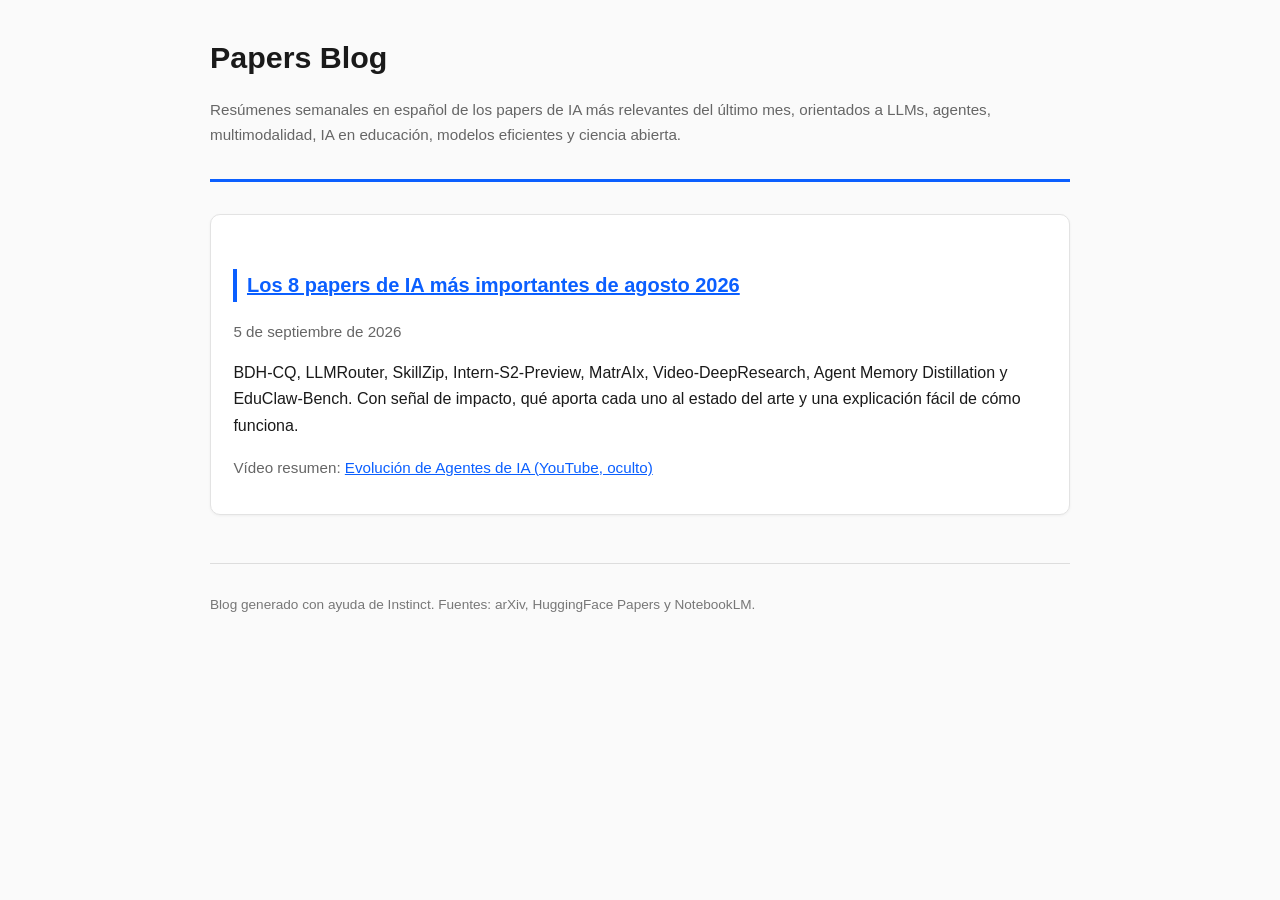
==== index.html @ 3cb8165a "Modify footer sources in index.html Updated footer to include NotebookLM as a source." ====
<!DOCTYPE html>
<html lang="es">
<head>
<meta charset="utf-8">
<meta name="viewport" content="width=device-width, initial-scale=1">
<title>Papers Blog | Resúmenes semanales de papers de IA</title>
<link rel="stylesheet" href="style.css">
</head>
<body>
<header>
<h1>Papers Blog</h1>
<p class="sub">Resúmenes semanales en español de los papers de IA más relevantes del último mes, orientados a LLMs, agentes, multimodalidad, IA en educación, modelos eficientes y ciencia abierta.</p>
</header>

<div class="paper">
<h2><a href="2026-09-05-papers-ia-agosto-2026.html">Los 8 papers de IA más importantes de agosto 2026</a></h2>
<p class="sub">5 de septiembre de 2026</p>
<p>BDH-CQ, LLMRouter, SkillZip, Intern-S2-Preview, MatrAIx, Video-DeepResearch, Agent Memory Distillation y EduClaw-Bench. Con señal de impacto, qué aporta cada uno al estado del arte y una explicación fácil de cómo funciona.</p>
<p class="sub">Vídeo resumen: <a href="https://youtu.be/vWAKzvtAJ9s">Evolución de Agentes de IA (YouTube, oculto)</a></p>
</div>

<footer>
<p>Blog generado con ayuda de Instinct. Fuentes: arXiv, HuggingFace Papers y NotebookLM.</p>
</footer>
</body>
</html>
---- style.css ----
body{font-family:-apple-system,'Segoe UI',Roboto,Helvetica,Arial,sans-serif;max-width:860px;margin:0 auto;padding:2rem 1.2rem;color:#1a1a1a;line-height:1.65;background:#fafafa}
header{border-bottom:3px solid #0b5fff;margin-bottom:2rem;padding-bottom:1rem}
h1{margin:0 0 .3rem;font-size:1.9rem}
h2{font-size:1.25rem;margin-top:2.2rem;border-left:4px solid #0b5fff;padding-left:.6rem}
h3{font-size:1.05rem;margin-bottom:.2rem}
.sub{color:#666;font-size:.95rem}
.paper{background:#fff;border:1px solid #e3e3e3;border-radius:10px;padding:1.2rem 1.4rem;margin:1.4rem 0;box-shadow:0 1px 3px rgba(0,0,0,.05)}
.tag{display:inline-block;background:#e8f0fe;color:#0b5fff;border-radius:12px;padding:.1rem .6rem;font-size:.8rem;margin-right:.4rem}
.impacto{background:#fff8e1;border-left:4px solid #f9ab00;padding:.5rem .8rem;border-radius:6px;margin:.6rem 0;font-size:.95rem}
a{color:#0b5fff}
ul{padding-left:1.2rem}
footer{margin-top:3rem;padding-top:1rem;border-top:1px solid #ddd;color:#777;font-size:.85rem}
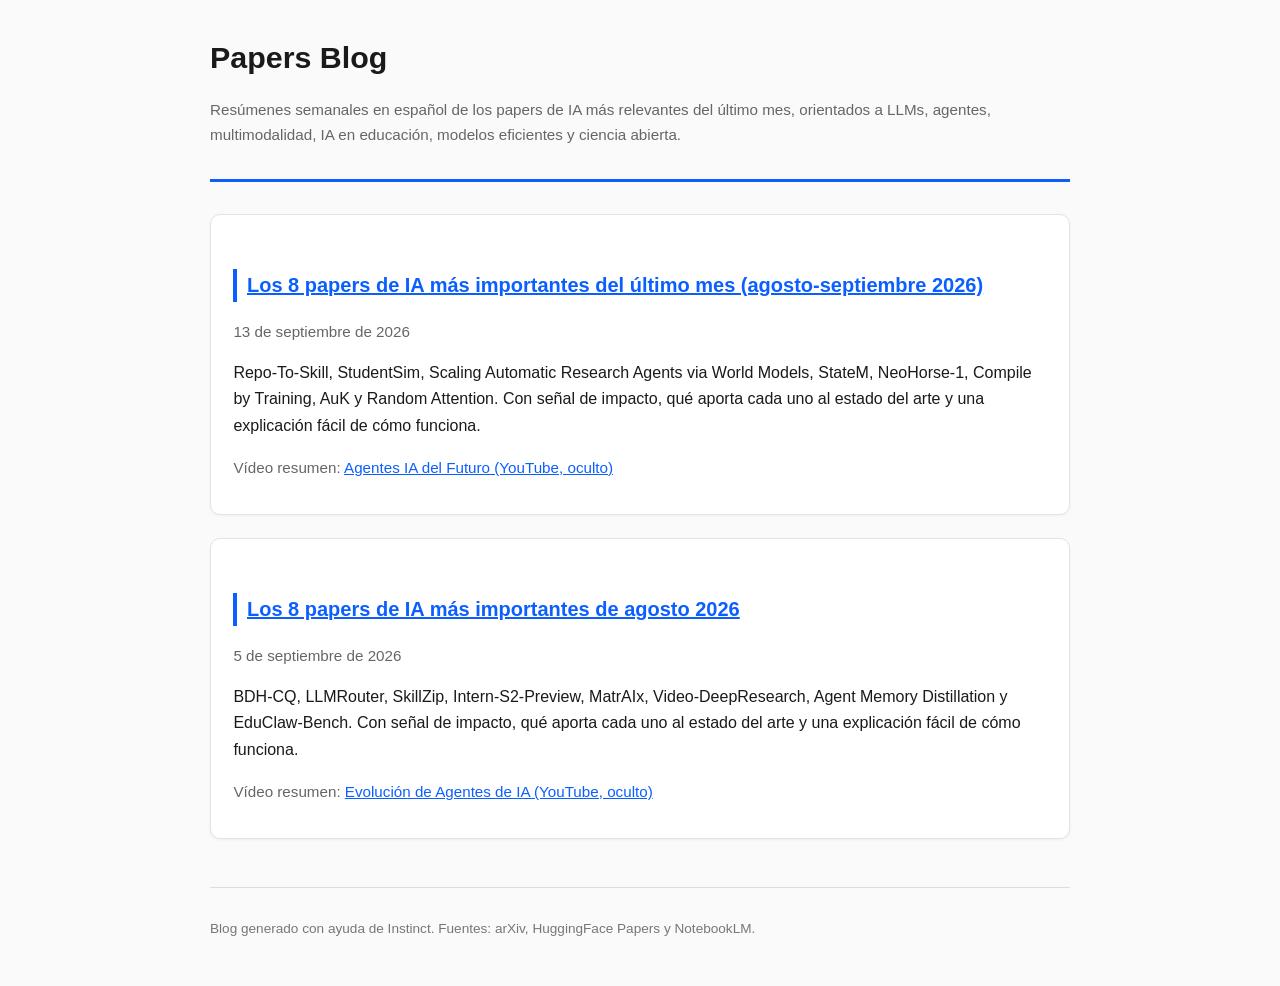
==== commit 6fe5cbb8: "Rename 6-index.html to index.html" ====
--- a/index.html
+++ b/index.html
@@ -13,6 +13,13 @@
 </header>
 
 <div class="paper">
+<h2><a href="2026-09-13-papers-ia-ultimo-mes.html">Los 8 papers de IA más importantes del último mes (agosto-septiembre 2026)</a></h2>
+<p class="sub">13 de septiembre de 2026</p>
+<p>Repo-To-Skill, StudentSim, Scaling Automatic Research Agents via World Models, StateM, NeoHorse-1, Compile by Training, AuK y Random Attention. Con señal de impacto, qué aporta cada uno al estado del arte y una explicación fácil de cómo funciona.</p>
+<p class="sub">Vídeo resumen: <a href="https://youtu.be/aCIaCJry8U0">Agentes IA del Futuro (YouTube, oculto)</a></p>
+</div>
+
+<div class="paper">
 <h2><a href="2026-09-05-papers-ia-agosto-2026.html">Los 8 papers de IA más importantes de agosto 2026</a></h2>
 <p class="sub">5 de septiembre de 2026</p>
 <p>BDH-CQ, LLMRouter, SkillZip, Intern-S2-Preview, MatrAIx, Video-DeepResearch, Agent Memory Distillation y EduClaw-Bench. Con señal de impacto, qué aporta cada uno al estado del arte y una explicación fácil de cómo funciona.</p>
@@ -24,3 +31,4 @@
 </footer>
 </body>
 </html>
+
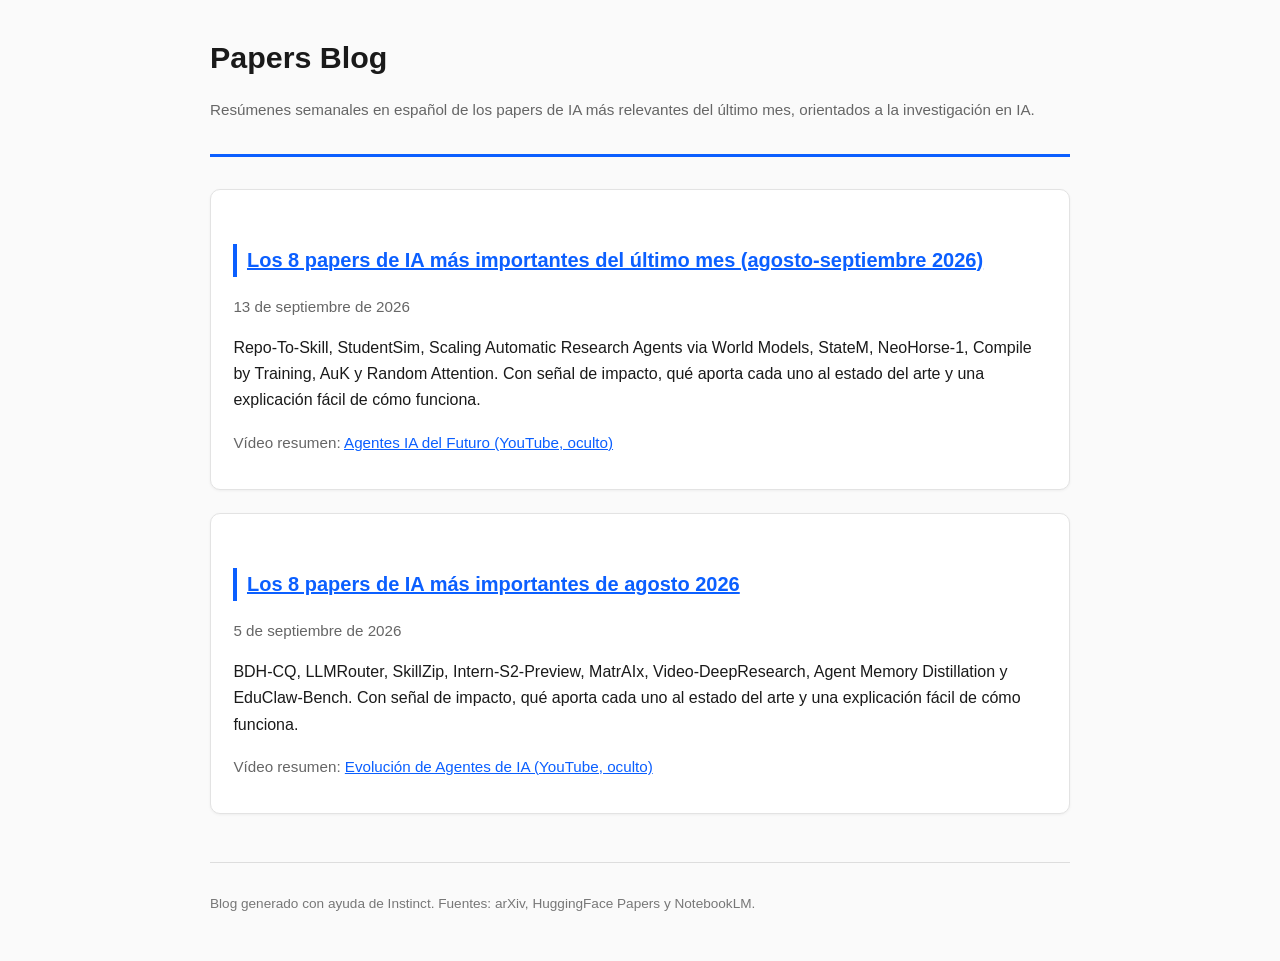
==== commit 0bb8d583: "Rename 2-index.html to index.html" ====
--- a/index.html
+++ b/index.html
@@ -9,7 +9,7 @@
 <body>
 <header>
 <h1>Papers Blog</h1>
-<p class="sub">Resúmenes semanales en español de los papers de IA más relevantes del último mes, orientados a LLMs, agentes, multimodalidad, IA en educación, modelos eficientes y ciencia abierta.</p>
+<p class="sub">Resúmenes semanales en español de los papers de IA más relevantes del último mes, orientados a la investigación en IA.</p>
 </header>
 
 <div class="paper">
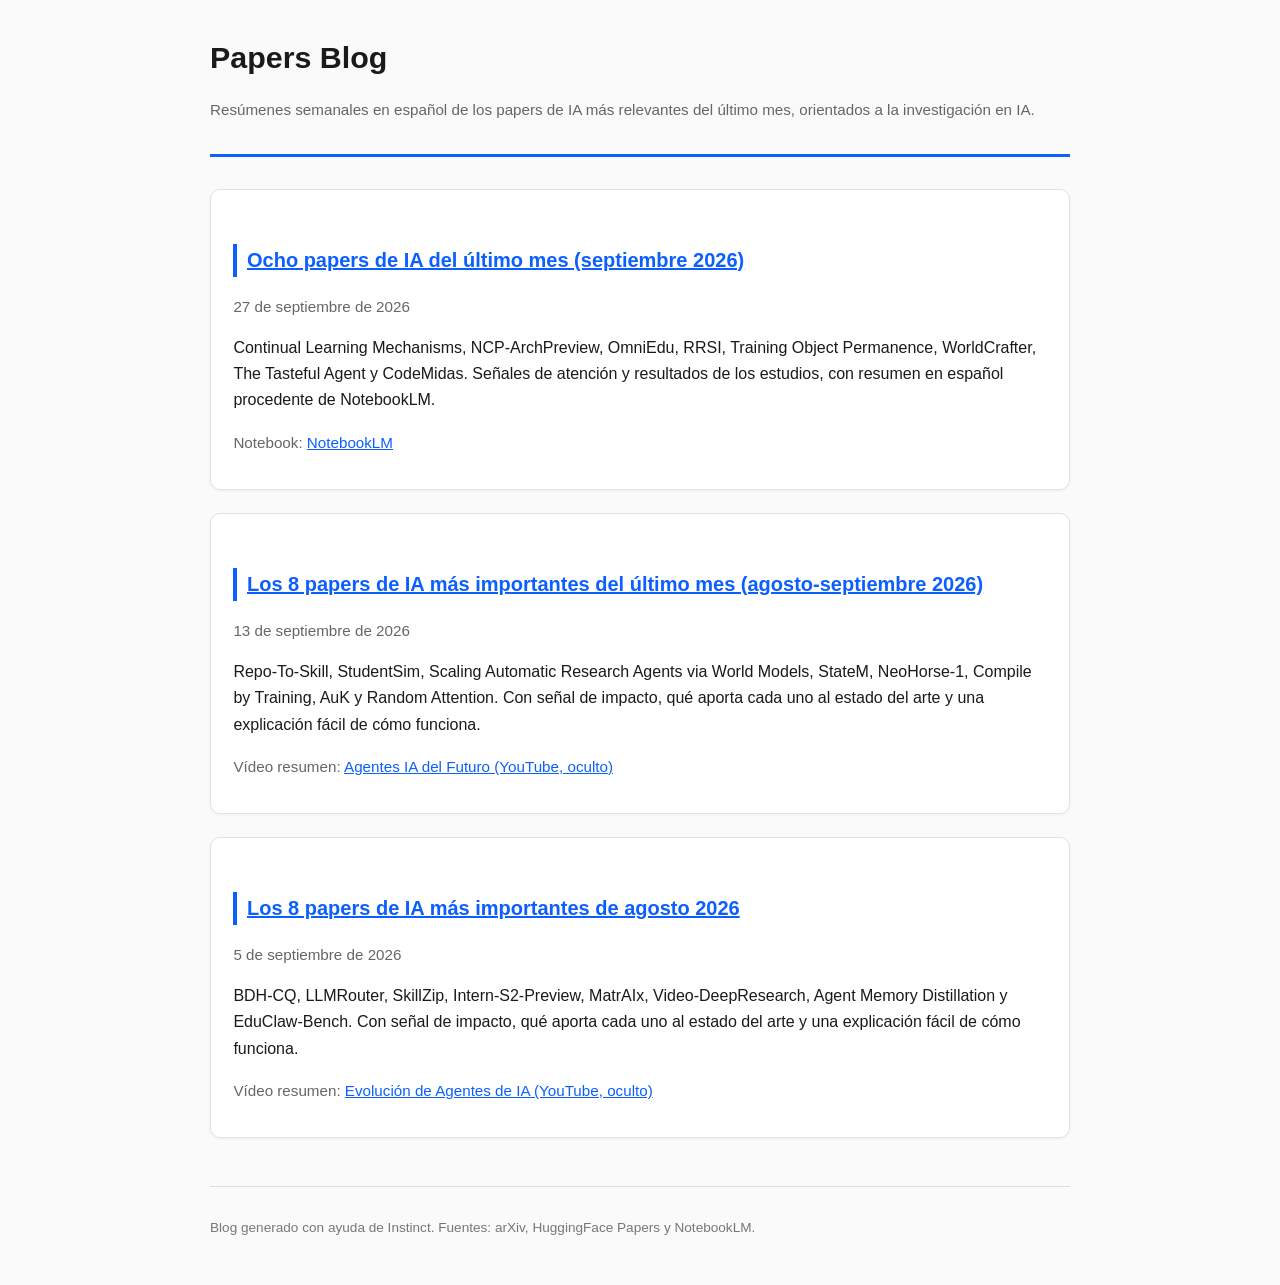
==== commit 144b9df6: "Actualizar índice con selección de papers del 27 de septiembre" ====
--- a/index.html
+++ b/index.html
@@ -11,6 +11,13 @@
 <h1>Papers Blog</h1>
 <p class="sub">Resúmenes semanales en español de los papers de IA más relevantes del último mes, orientados a la investigación en IA.</p>
 </header>
+
+<div class="paper">
+<h2><a href="2026-09-27-papers-ia-ultimo-mes.html">Ocho papers de IA del último mes (septiembre 2026)</a></h2>
+<p class="sub">27 de septiembre de 2026</p>
+<p>Continual Learning Mechanisms, NCP-ArchPreview, OmniEdu, RRSI, Training Object Permanence, WorldCrafter, The Tasteful Agent y CodeMidas. Señales de atención y resultados de los estudios, con resumen en español procedente de NotebookLM.</p>
+<p class="sub">Notebook: <a href="https://notebook.google.com/notebook/c9495426-1a5c-4e7d-8a40-48f2cf361056">NotebookLM</a></p>
+</div>
 
 <div class="paper">
 <h2><a href="2026-09-13-papers-ia-ultimo-mes.html">Los 8 papers de IA más importantes del último mes (agosto-septiembre 2026)</a></h2>
@@ -31,4 +38,3 @@
 </footer>
 </body>
 </html>
-
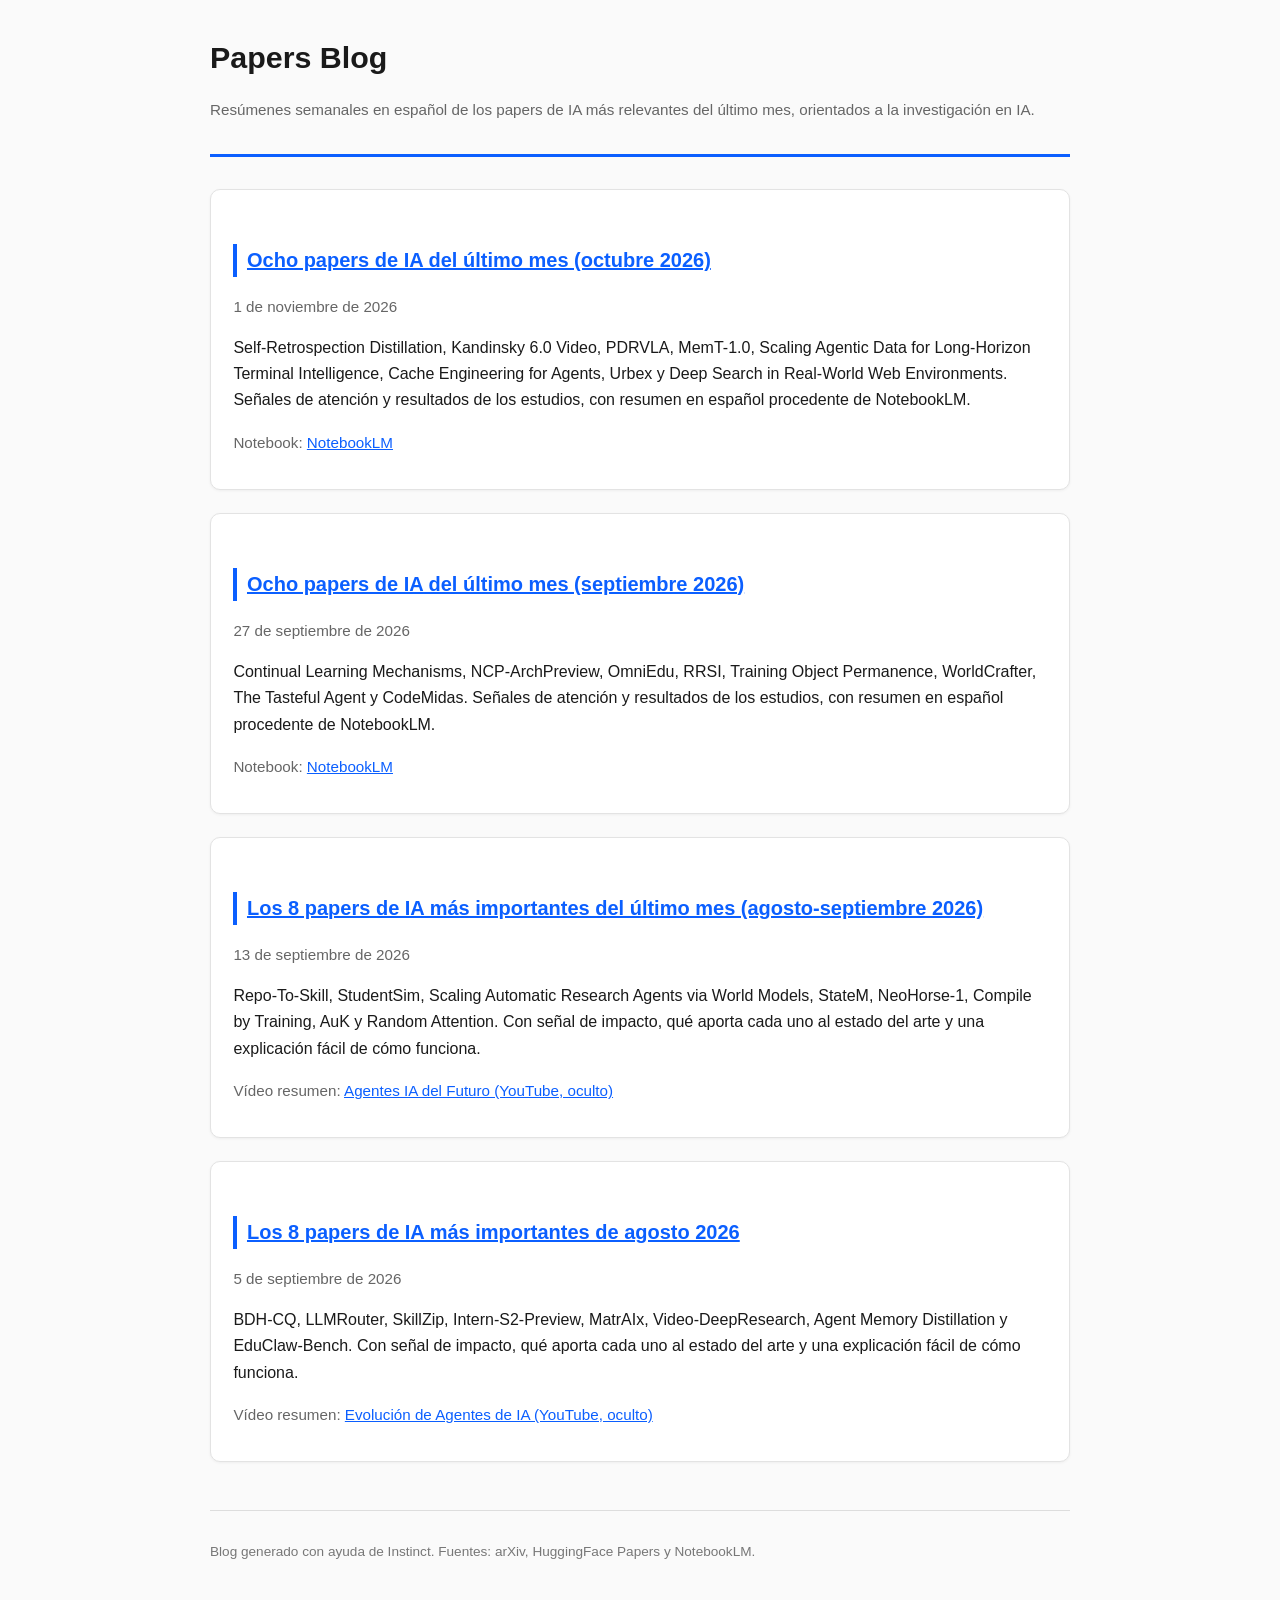
==== commit 34ff9413: "Selección de papers del 1 de noviembre de 2026 (pendiente de publicación)" ====
--- a/index.html
+++ b/index.html
@@ -11,6 +11,13 @@
 <h1>Papers Blog</h1>
 <p class="sub">Resúmenes semanales en español de los papers de IA más relevantes del último mes, orientados a la investigación en IA.</p>
 </header>
+
+<div class="paper">
+<h2><a href="2026-11-01-papers-ia-ultimo-mes.html">Ocho papers de IA del último mes (octubre 2026)</a></h2>
+<p class="sub">1 de noviembre de 2026</p>
+<p>Self-Retrospection Distillation, Kandinsky 6.0 Video, PDRVLA, MemT-1.0, Scaling Agentic Data for Long-Horizon Terminal Intelligence, Cache Engineering for Agents, Urbex y Deep Search in Real-World Web Environments. Señales de atención y resultados de los estudios, con resumen en español procedente de NotebookLM.</p>
+<p class="sub">Notebook: <a href="https://notebook.google.com/notebook/3ebffa68-6623-48ba-ab60-4bcb6485f860">NotebookLM</a></p>
+</div>
 
 <div class="paper">
 <h2><a href="2026-09-27-papers-ia-ultimo-mes.html">Ocho papers de IA del último mes (septiembre 2026)</a></h2>
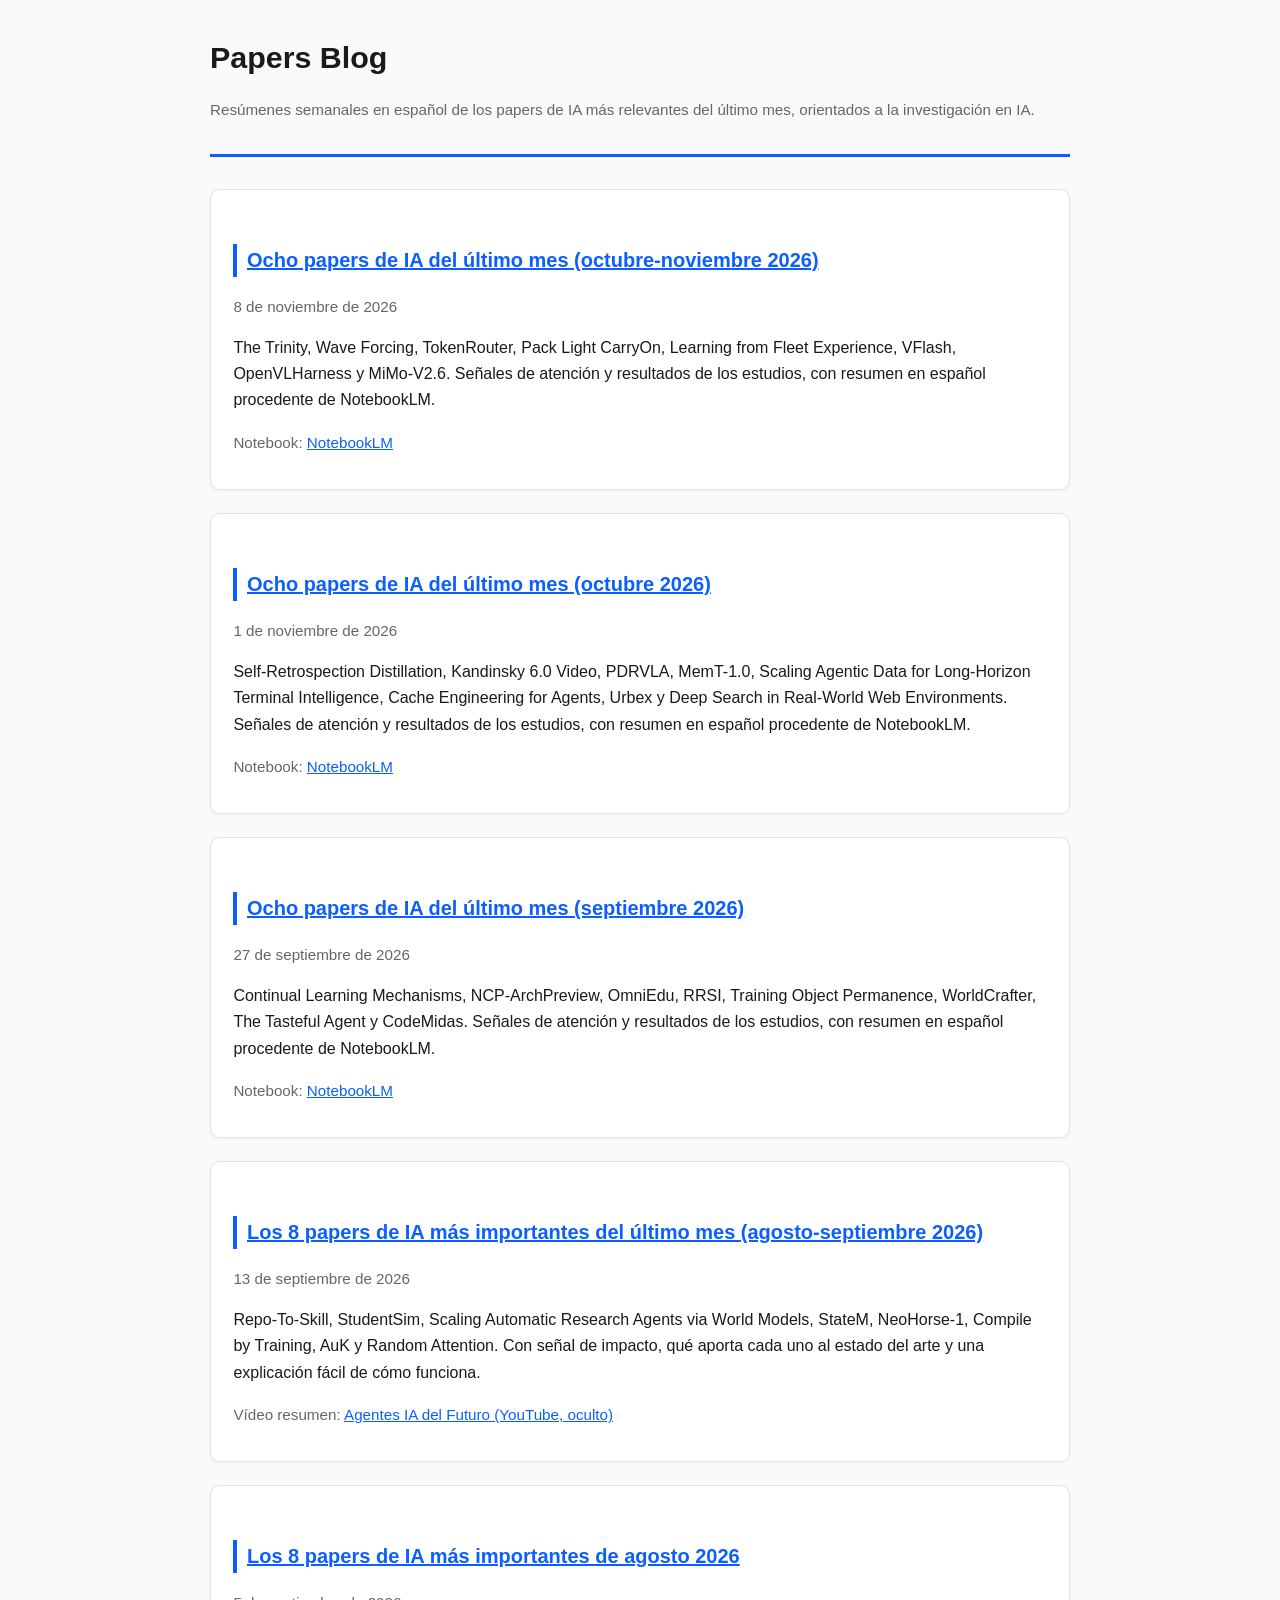
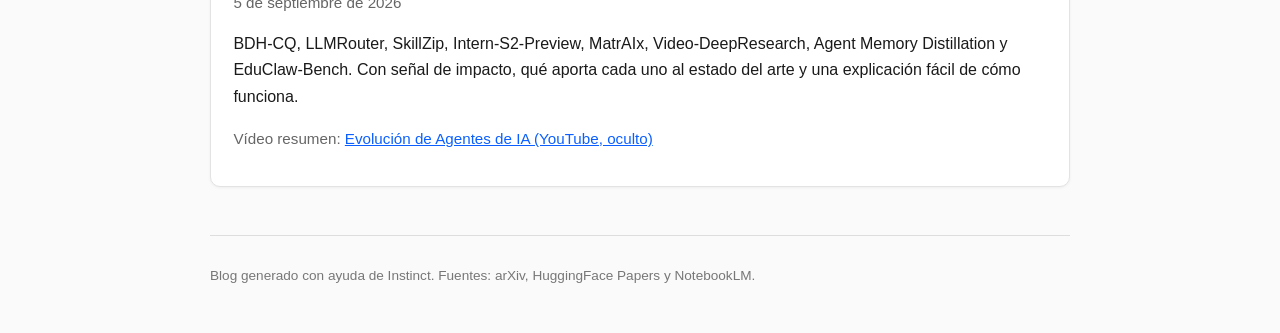
==== commit 20c65c15: "Selección de papers del 8 de noviembre de 2026 (pendiente de publicación)" ====
--- a/index.html
+++ b/index.html
@@ -11,6 +11,13 @@
 <h1>Papers Blog</h1>
 <p class="sub">Resúmenes semanales en español de los papers de IA más relevantes del último mes, orientados a la investigación en IA.</p>
 </header>
+
+<div class="paper">
+<h2><a href="2026-11-08-papers-ia-ultimo-mes.html">Ocho papers de IA del último mes (octubre-noviembre 2026)</a></h2>
+<p class="sub">8 de noviembre de 2026</p>
+<p>The Trinity, Wave Forcing, TokenRouter, Pack Light CarryOn, Learning from Fleet Experience, VFlash, OpenVLHarness y MiMo-V2.6. Señales de atención y resultados de los estudios, con resumen en español procedente de NotebookLM.</p>
+<p class="sub">Notebook: <a href="https://notebook.google.com/notebook/072002db-52d7-44ea-aa8b-87191359e333">NotebookLM</a></p>
+</div>
 
 <div class="paper">
 <h2><a href="2026-11-01-papers-ia-ultimo-mes.html">Ocho papers de IA del último mes (octubre 2026)</a></h2>
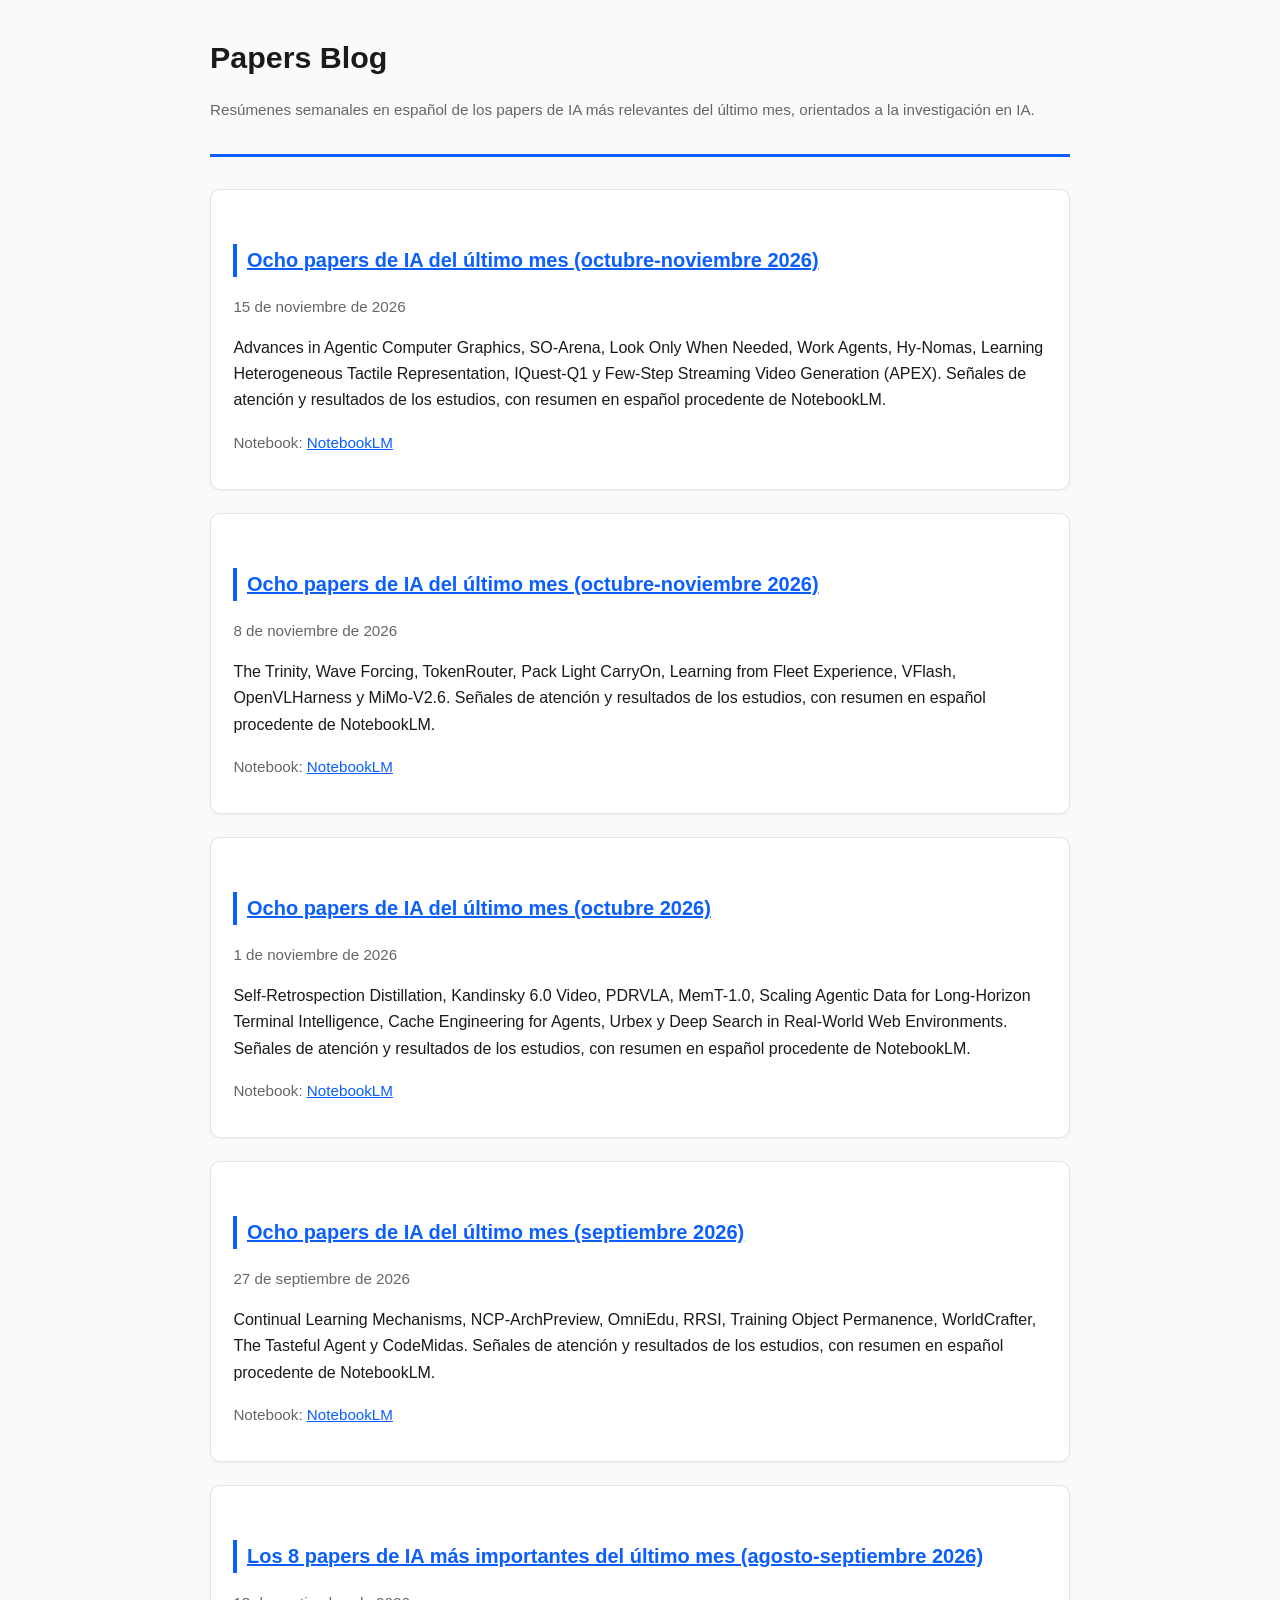
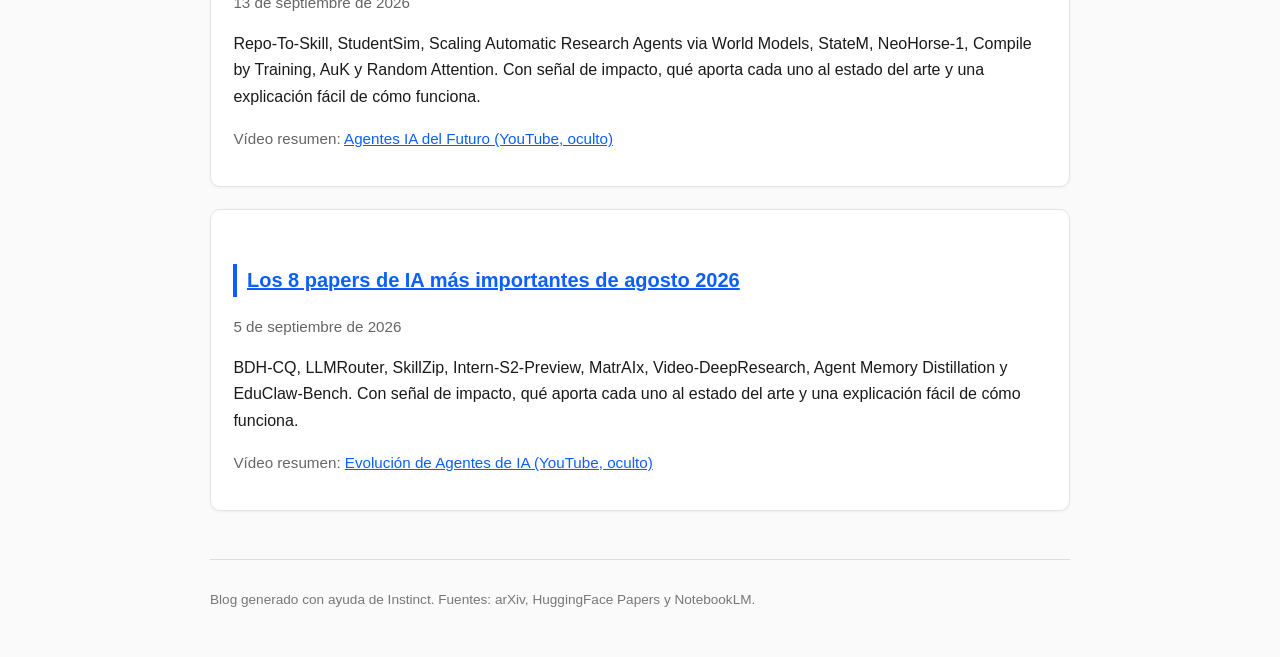
==== commit a3fe5c6f: "Papers de IA - 15 de noviembre de 2026" ====
--- a/index.html
+++ b/index.html
@@ -11,6 +11,13 @@
 <h1>Papers Blog</h1>
 <p class="sub">Resúmenes semanales en español de los papers de IA más relevantes del último mes, orientados a la investigación en IA.</p>
 </header>
+
+<div class="paper">
+<h2><a href="2026-11-15-papers-ia-ultimo-mes.html">Ocho papers de IA del último mes (octubre-noviembre 2026)</a></h2>
+<p class="sub">15 de noviembre de 2026</p>
+<p>Advances in Agentic Computer Graphics, SO-Arena, Look Only When Needed, Work Agents, Hy-Nomas, Learning Heterogeneous Tactile Representation, IQuest-Q1 y Few-Step Streaming Video Generation (APEX). Señales de atención y resultados de los estudios, con resumen en español procedente de NotebookLM.</p>
+<p class="sub">Notebook: <a href="https://notebook.google.com/notebook/7a8ba6e7-7046-4b8b-b9b2-3ea2caf31df0">NotebookLM</a></p>
+</div>
 
 <div class="paper">
 <h2><a href="2026-11-08-papers-ia-ultimo-mes.html">Ocho papers de IA del último mes (octubre-noviembre 2026)</a></h2>
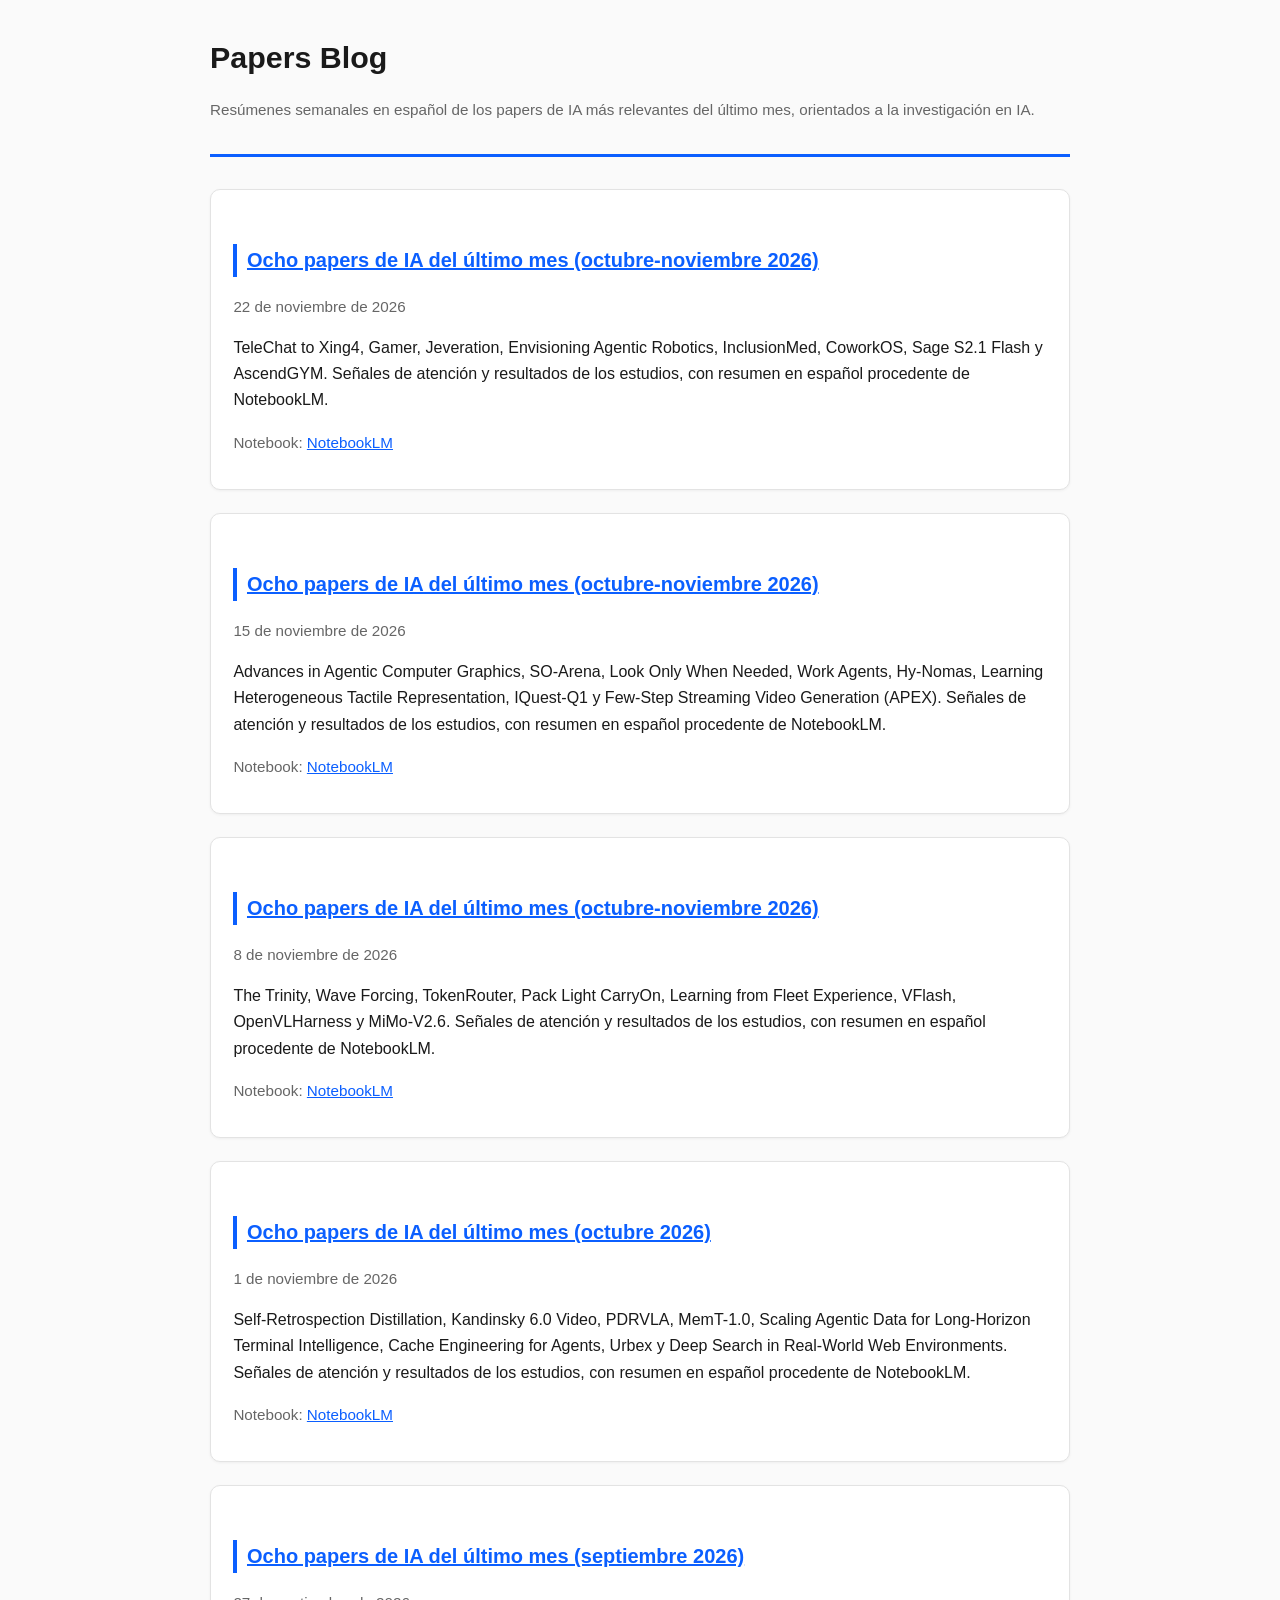
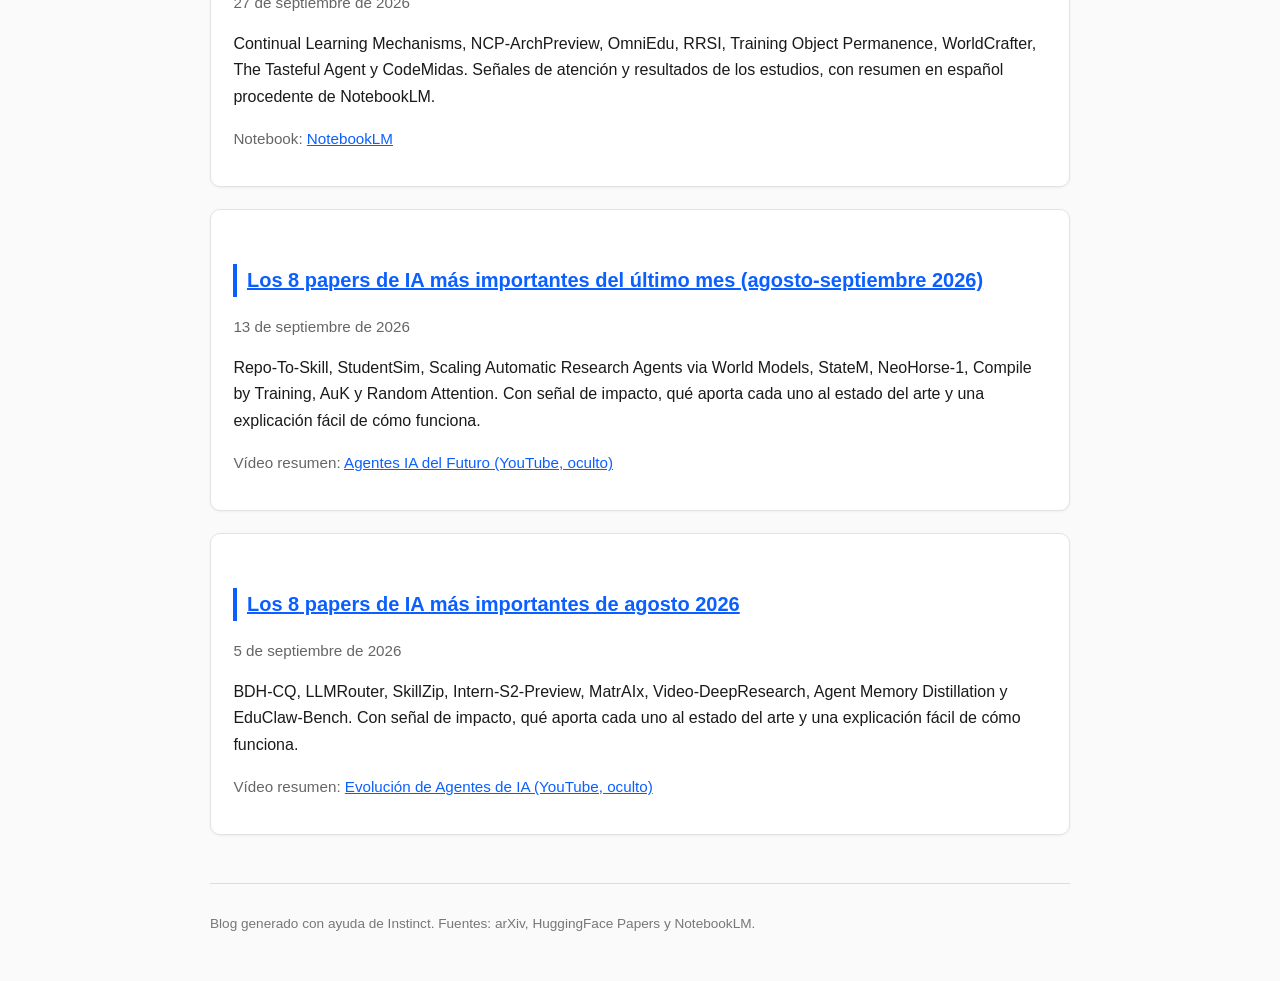
==== commit 928d957c: "Papers de IA - 22 de noviembre de 2026" ====
--- a/index.html
+++ b/index.html
@@ -11,6 +11,13 @@
 <h1>Papers Blog</h1>
 <p class="sub">Resúmenes semanales en español de los papers de IA más relevantes del último mes, orientados a la investigación en IA.</p>
 </header>
+
+<div class="paper">
+<h2><a href="2026-11-22-papers-ia-ultimo-mes.html">Ocho papers de IA del último mes (octubre-noviembre 2026)</a></h2>
+<p class="sub">22 de noviembre de 2026</p>
+<p>TeleChat to Xing4, Gamer, Jeveration, Envisioning Agentic Robotics, InclusionMed, CoworkOS, Sage S2.1 Flash y AscendGYM. Señales de atención y resultados de los estudios, con resumen en español procedente de NotebookLM.</p>
+<p class="sub">Notebook: <a href="https://notebook.google.com/notebook/57c995c5-9039-4adb-87df-7af86dfebc05">NotebookLM</a></p>
+</div>
 
 <div class="paper">
 <h2><a href="2026-11-15-papers-ia-ultimo-mes.html">Ocho papers de IA del último mes (octubre-noviembre 2026)</a></h2>
